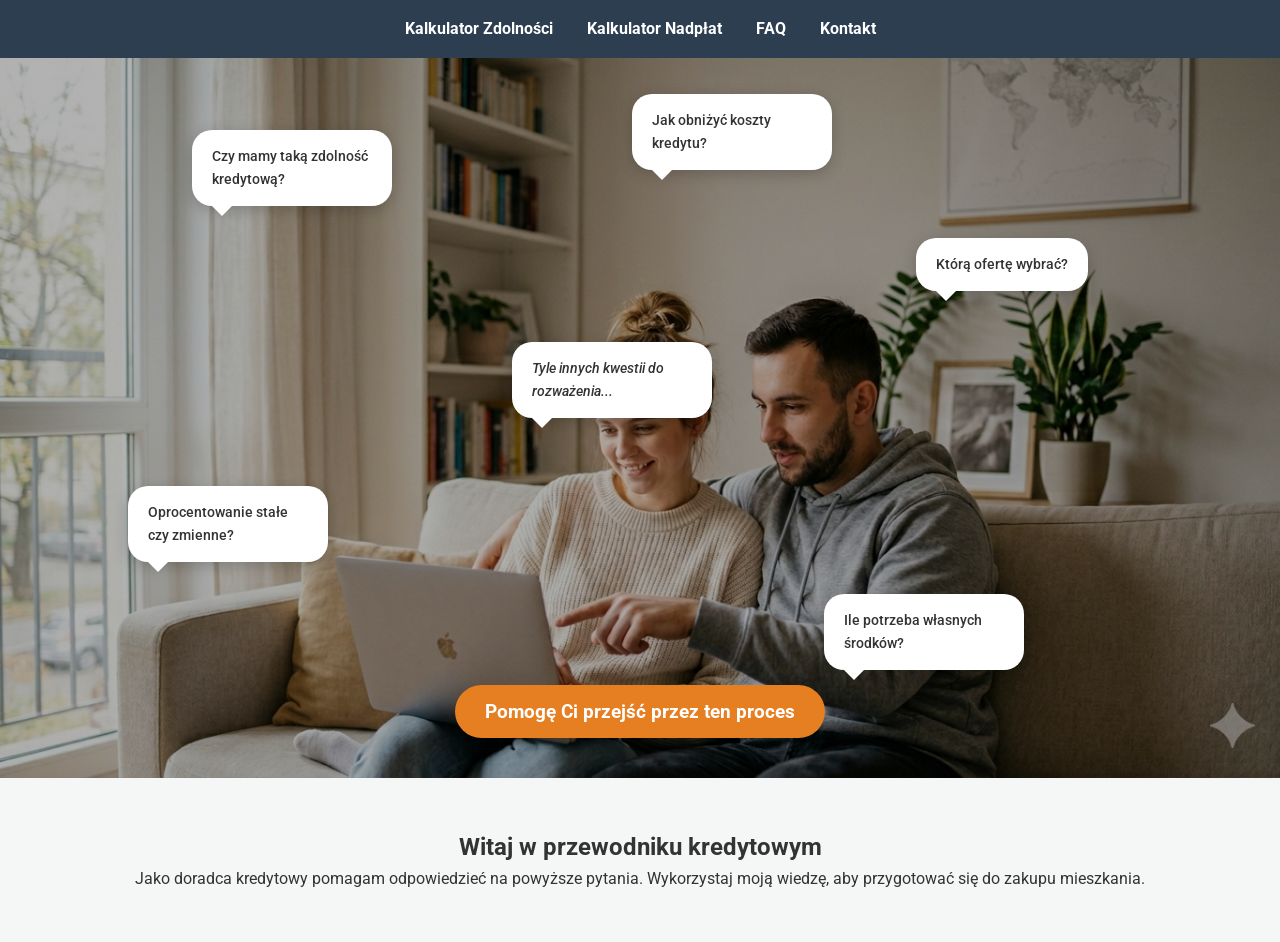
==== index.html @ ca876e08 "Adjust margins for cta-container in index.html" ====
<!DOCTYPE html>
<html lang="pl">
<head>
    <meta charset="UTF-8">
    <meta name="viewport" content="width=device-width, initial-scale=1.0">
    <title>Twój Doradca Kredytowy - Poradnik i Kalkulatory</title>
    <link href="https://fonts.googleapis.com/css2?family=Roboto:wght@300;400;700&display=swap" rel="stylesheet">
    <style>
        * { box-sizing: border-box; margin: 0; padding: 0; }
        body { font-family: 'Roboto', sans-serif; background-color: #f4f7f6; color: #333; line-height: 1.6; }

        /* Nawigacja - przygotowana pod przyszłe kalkulatory */
        nav { background: #2c3e50; color: white; padding: 1rem; text-align: center; }
        nav a { color: white; margin: 0 15px; text-decoration: none; font-weight: bold; }
        nav a:hover { text-decoration: underline; }

        /* Sekcja główna z obrazkiem */
        .hero-section {
            position: relative;
            width: 100%;
            height: 80vh;
            background: linear-gradient(rgba(0,0,0,0.3), rgba(0,0,0,0.3)), 
                        url('mlodaPara.png');
            background-size: cover;
            background-position: center;
            display: flex;
            justify-content: center;
            align-items: center;
            overflow: hidden;
        }

        /* Stylizacja dymków */
        .bubble {
            position: absolute;
            background: white;
            padding: 15px 20px;
            border-radius: 20px;
            box-shadow: 0 4px 15px rgba(0,0,0,0.2);
            font-size: 0.9rem;
            max-width: 200px;
            font-weight: 500;
            animation: fadeIn 1s ease-out forwards;
            opacity: 0;
        }

        /* "Ogonek" dymka */
        .bubble::after {
            content: '';
            position: absolute;
            bottom: -10px;
            left: 20px;
            border-width: 10px 10px 0;
            border-style: solid;
            border-color: white transparent;
        }

        /* Pozycjonowanie dymków - do dopasowania pod obrazek */
        .b1 { top: 10%; left: 15%; animation-delay: 0.5s; }
        .b2 { top: 25%; right: 15%; animation-delay: 1s; }
        .b3 { bottom: 30%; left: 10%; animation-delay: 1.5s; }
        .b4 { top: 5%; right: 35%; animation-delay: 2s; }
        .b5 { bottom: 15%; right: 20%; animation-delay: 2.5s; }
        .b6 { bottom: 50%; left: 40%; animation-delay: 3s; font-style: italic; }

        @keyframes fadeIn {
            from { opacity: 0; transform: translateY(10px); }
            to { opacity: 1; transform: translateY(0); }
        }

        .cta-container {
            position: absolute;
            bottom: 50px;
            text-align: center;
            width: 100%;
        }

        .btn {
            background: #e67e22;
            color: white;
            padding: 15px 30px;
            border-radius: 30px;
            text-decoration: none;
            font-size: 1.2rem;
            font-weight: bold;
            transition: background 0.3s;
        }
        .btn:hover { background: #d35400; }

/* Responsywność - wersja z podwójnym odstępem przycisku */
@media (max-width: 600px) {
    .hero-section {
        height: auto;
        display: flex;
        flex-direction: column;
        align-items: center; 
        padding: 40px 10px 80px 10px; /* Zwiększony padding na dole dla lepszego balansu */
        background-attachment: scroll;
    }

    .bubble {
        position: relative;
        top: auto !important;
        left: auto !important;
        right: auto !important;
        bottom: auto !important;
        margin: 12px 0;
        width: 85%;
        max-width: 280px;
        font-size: 0.85rem;
        padding: 12px 15px;
        
        background: rgba(255, 255, 255, 0.4); 
        backdrop-filter: blur(10px); 
        -webkit-backdrop-filter: blur(10px);
        border: 1px solid rgba(255, 255, 255, 0.3);
        border-radius: 15px;

        /* Animacja dymków */
        opacity: 0;
        animation-name: fadeIn;
        animation-duration: 1.2s;
        animation-timing-function: ease-out;
        animation-fill-mode: forwards;
    }

    .bubble:nth-child(even) { align-self: flex-end; }
    .bubble:nth-child(odd) { align-self: flex-start; }
    .bubble::after { display: none; }

    /* KONFIGURACJA PRZYCISKU Z PODWÓJNYM ODSTĘPEM */
    .cta-container {
        position: relative;
        margin-top: 100px;    /* PODWÓJNY ODSTĘP od ostatniego dymka */
        margin-bottom: 60px;   /* Dodatkowy margines na dole, by przycisk nie "dusił się" */
        width: 100%;
        display: flex;
        justify-content: center;
        opacity: 0;
        animation: fadeIn 1s ease-out 3.5s forwards; 
    }

    .btn {
        display: block;
        width: 85%;
        max-width: 300px;
        padding: 18px 10px;
        font-size: 1.1rem; /* Lekko większy tekst dla lepszej czytelności */
        text-align: center;
        line-height: 1.3;
        white-space: normal;
        word-wrap: break-word;
        box-shadow: 0 4px 20px rgba(230, 126, 34, 0.3); /* Delikatna poświata przycisku */
    }
}
    </style>
</head>
<body>

    <nav>
        <a href="#">Kalkulator Zdolności</a>
        <a href="#">Kalkulator Nadpłat</a>
        <a href="#">FAQ</a>
        <a href="#">Kontakt</a>
    </nav>

    <div class="hero-section">
        <!-- Dymki z pytaniami -->
        <div class="bubble b1">Czy mamy taką zdolność kredytową?</div>
        <div class="bubble b2">Którą ofertę wybrać?</div>
        <div class="bubble b3">Oprocentowanie stałe czy zmienne?</div>
        <div class="bubble b4">Jak obniżyć koszty kredytu?</div>
        <div class="bubble b5">Ile potrzeba własnych środków?</div>
        <div class="bubble b6">Tyle innych kwestii do rozważenia...</div>

        <div class="cta-container">
            <a href="#" class="btn">Pomogę Ci przejść przez ten proces</a>
        </div>
    </div>

    <section style="padding: 50px 20px; text-align: center;">
        <h2>Witaj w przewodniku kredytowym</h2>
        <p>Jako doradca kredytowy pomagam odpowiedzieć na powyższe pytania. Wykorzystaj moją wiedzę, aby przygotować się do zakupu mieszkania.</p>
    </section>

</body>
</html>
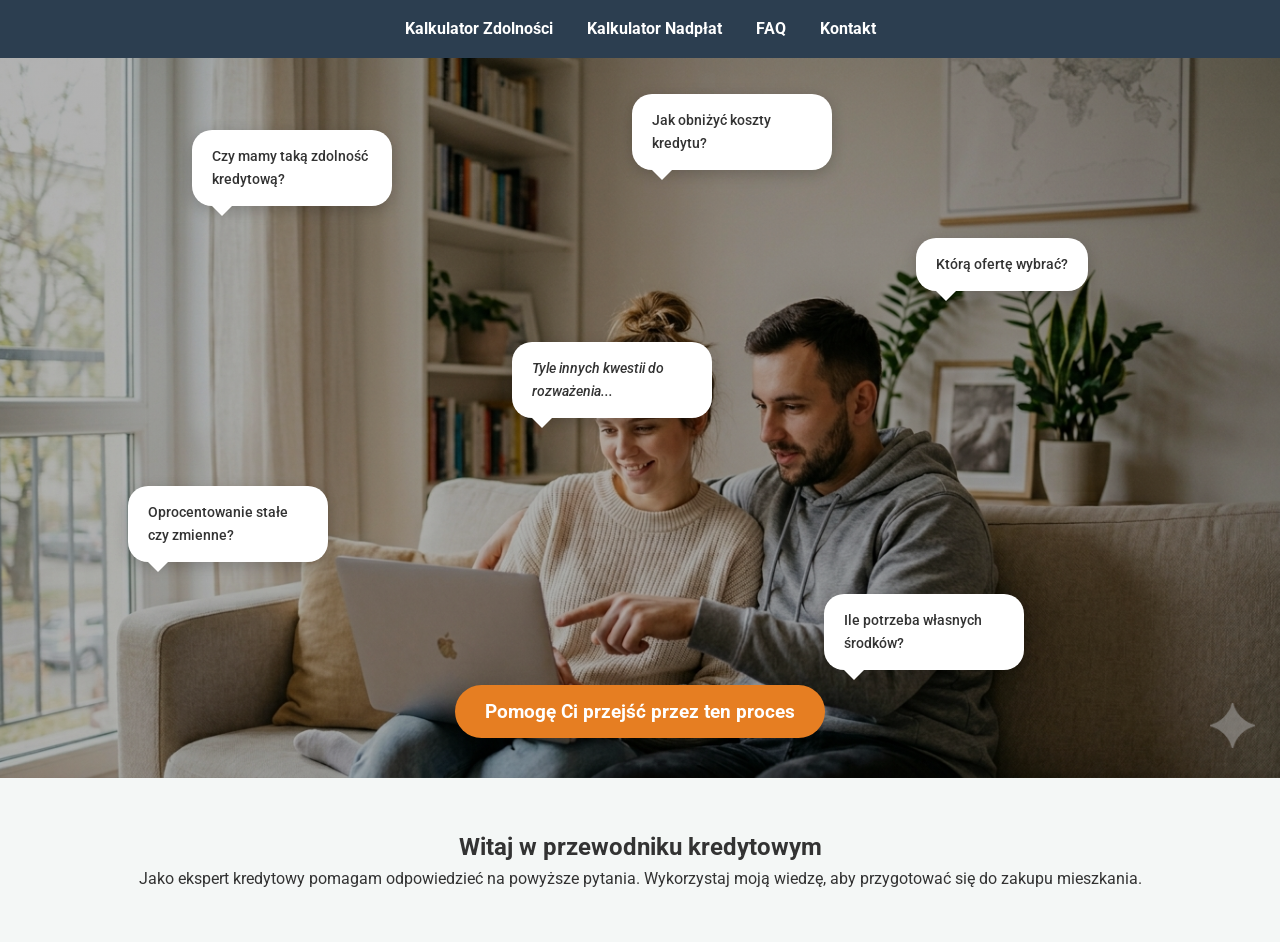
==== commit ccce7249: "Update title and description in index.html" ====
--- a/index.html
+++ b/index.html
@@ -3,7 +3,7 @@
 <head>
     <meta charset="UTF-8">
     <meta name="viewport" content="width=device-width, initial-scale=1.0">
-    <title>Twój Doradca Kredytowy - Poradnik i Kalkulatory</title>
+    <title>Przewodnik kredytowy</title>
     <link href="https://fonts.googleapis.com/css2?family=Roboto:wght@300;400;700&display=swap" rel="stylesheet">
     <style>
         * { box-sizing: border-box; margin: 0; padding: 0; }
@@ -179,7 +179,7 @@
 
     <section style="padding: 50px 20px; text-align: center;">
         <h2>Witaj w przewodniku kredytowym</h2>
-        <p>Jako doradca kredytowy pomagam odpowiedzieć na powyższe pytania. Wykorzystaj moją wiedzę, aby przygotować się do zakupu mieszkania.</p>
+        <p>Jako ekspert kredytowy pomagam odpowiedzieć na powyższe pytania. Wykorzystaj moją wiedzę, aby przygotować się do zakupu mieszkania.</p>
     </section>
 
 </body>
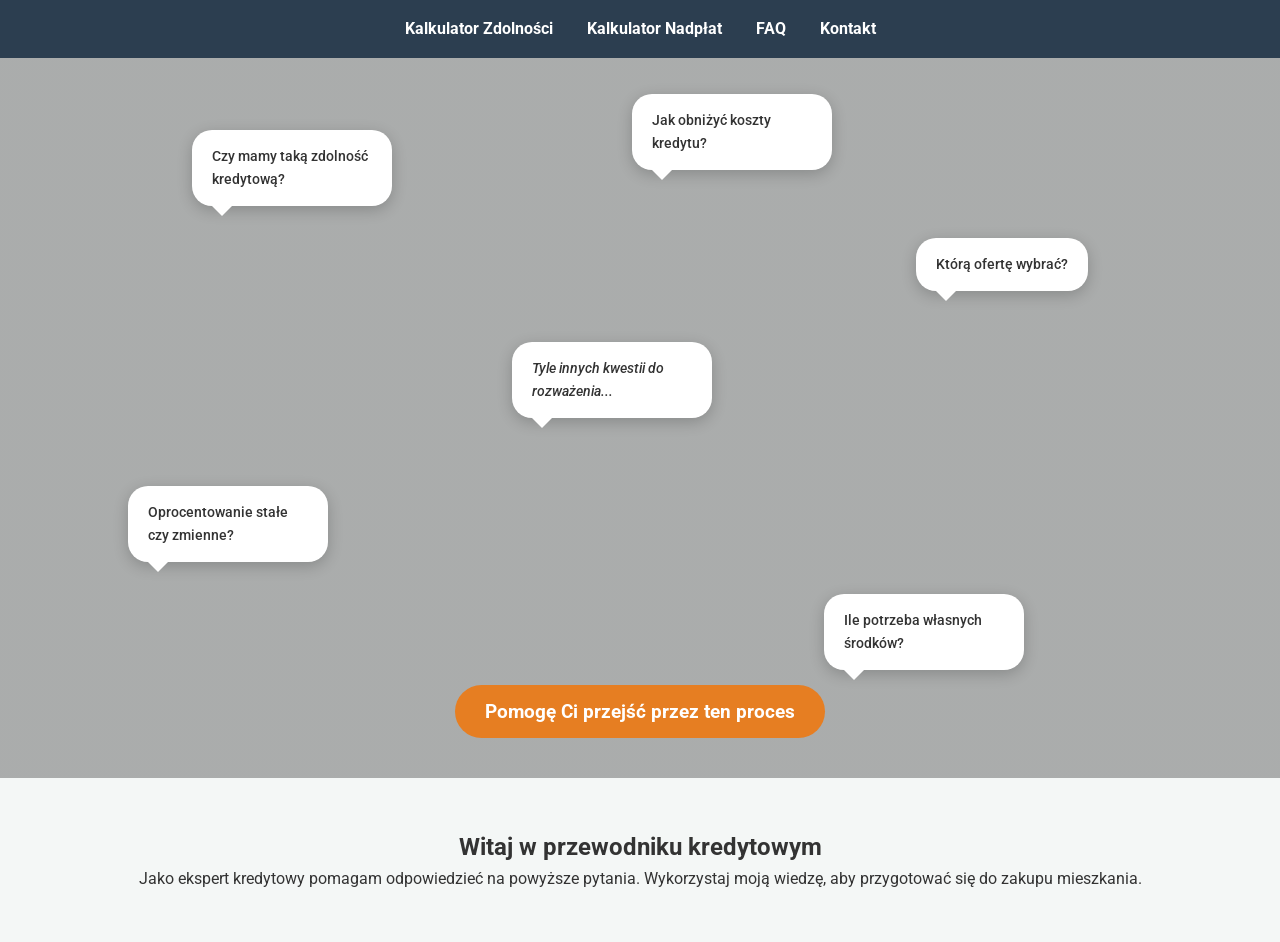
==== commit 39b07d8f: "New files and file system changes" ====
--- a/index.html
+++ b/index.html
@@ -5,154 +5,7 @@
     <meta name="viewport" content="width=device-width, initial-scale=1.0">
     <title>Przewodnik kredytowy</title>
     <link href="https://fonts.googleapis.com/css2?family=Roboto:wght@300;400;700&display=swap" rel="stylesheet">
-    <style>
-        * { box-sizing: border-box; margin: 0; padding: 0; }
-        body { font-family: 'Roboto', sans-serif; background-color: #f4f7f6; color: #333; line-height: 1.6; }
-
-        /* Nawigacja - przygotowana pod przyszłe kalkulatory */
-        nav { background: #2c3e50; color: white; padding: 1rem; text-align: center; }
-        nav a { color: white; margin: 0 15px; text-decoration: none; font-weight: bold; }
-        nav a:hover { text-decoration: underline; }
-
-        /* Sekcja główna z obrazkiem */
-        .hero-section {
-            position: relative;
-            width: 100%;
-            height: 80vh;
-            background: linear-gradient(rgba(0,0,0,0.3), rgba(0,0,0,0.3)), 
-                        url('mlodaPara.png');
-            background-size: cover;
-            background-position: center;
-            display: flex;
-            justify-content: center;
-            align-items: center;
-            overflow: hidden;
-        }
-
-        /* Stylizacja dymków */
-        .bubble {
-            position: absolute;
-            background: white;
-            padding: 15px 20px;
-            border-radius: 20px;
-            box-shadow: 0 4px 15px rgba(0,0,0,0.2);
-            font-size: 0.9rem;
-            max-width: 200px;
-            font-weight: 500;
-            animation: fadeIn 1s ease-out forwards;
-            opacity: 0;
-        }
-
-        /* "Ogonek" dymka */
-        .bubble::after {
-            content: '';
-            position: absolute;
-            bottom: -10px;
-            left: 20px;
-            border-width: 10px 10px 0;
-            border-style: solid;
-            border-color: white transparent;
-        }
-
-        /* Pozycjonowanie dymków - do dopasowania pod obrazek */
-        .b1 { top: 10%; left: 15%; animation-delay: 0.5s; }
-        .b2 { top: 25%; right: 15%; animation-delay: 1s; }
-        .b3 { bottom: 30%; left: 10%; animation-delay: 1.5s; }
-        .b4 { top: 5%; right: 35%; animation-delay: 2s; }
-        .b5 { bottom: 15%; right: 20%; animation-delay: 2.5s; }
-        .b6 { bottom: 50%; left: 40%; animation-delay: 3s; font-style: italic; }
-
-        @keyframes fadeIn {
-            from { opacity: 0; transform: translateY(10px); }
-            to { opacity: 1; transform: translateY(0); }
-        }
-
-        .cta-container {
-            position: absolute;
-            bottom: 50px;
-            text-align: center;
-            width: 100%;
-        }
-
-        .btn {
-            background: #e67e22;
-            color: white;
-            padding: 15px 30px;
-            border-radius: 30px;
-            text-decoration: none;
-            font-size: 1.2rem;
-            font-weight: bold;
-            transition: background 0.3s;
-        }
-        .btn:hover { background: #d35400; }
-
-/* Responsywność - wersja z podwójnym odstępem przycisku */
-@media (max-width: 600px) {
-    .hero-section {
-        height: auto;
-        display: flex;
-        flex-direction: column;
-        align-items: center; 
-        padding: 40px 10px 80px 10px; /* Zwiększony padding na dole dla lepszego balansu */
-        background-attachment: scroll;
-    }
-
-    .bubble {
-        position: relative;
-        top: auto !important;
-        left: auto !important;
-        right: auto !important;
-        bottom: auto !important;
-        margin: 12px 0;
-        width: 85%;
-        max-width: 280px;
-        font-size: 0.85rem;
-        padding: 12px 15px;
-        
-        background: rgba(255, 255, 255, 0.4); 
-        backdrop-filter: blur(10px); 
-        -webkit-backdrop-filter: blur(10px);
-        border: 1px solid rgba(255, 255, 255, 0.3);
-        border-radius: 15px;
-
-        /* Animacja dymków */
-        opacity: 0;
-        animation-name: fadeIn;
-        animation-duration: 1.2s;
-        animation-timing-function: ease-out;
-        animation-fill-mode: forwards;
-    }
-
-    .bubble:nth-child(even) { align-self: flex-end; }
-    .bubble:nth-child(odd) { align-self: flex-start; }
-    .bubble::after { display: none; }
-
-    /* KONFIGURACJA PRZYCISKU Z PODWÓJNYM ODSTĘPEM */
-    .cta-container {
-        position: relative;
-        margin-top: 100px;    /* PODWÓJNY ODSTĘP od ostatniego dymka */
-        margin-bottom: 60px;   /* Dodatkowy margines na dole, by przycisk nie "dusił się" */
-        width: 100%;
-        display: flex;
-        justify-content: center;
-        opacity: 0;
-        animation: fadeIn 1s ease-out 3.5s forwards; 
-    }
-
-    .btn {
-        display: block;
-        width: 85%;
-        max-width: 300px;
-        padding: 18px 10px;
-        font-size: 1.1rem; /* Lekko większy tekst dla lepszej czytelności */
-        text-align: center;
-        line-height: 1.3;
-        white-space: normal;
-        word-wrap: break-word;
-        box-shadow: 0 4px 20px rgba(230, 126, 34, 0.3); /* Delikatna poświata przycisku */
-    }
-}
-    </style>
+    <link rel="stylesheet" href="css/style.css">
 </head>
 <body>
 
--- a/css/style.css
+++ b/css/style.css
@@ -0,0 +1,146 @@
+        * { box-sizing: border-box; margin: 0; padding: 0; }
+        body { font-family: 'Roboto', sans-serif; background-color: #f4f7f6; color: #333; line-height: 1.6; }
+
+        /* Nawigacja - przygotowana pod przyszłe kalkulatory */
+        nav { background: #2c3e50; color: white; padding: 1rem; text-align: center; }
+        nav a { color: white; margin: 0 15px; text-decoration: none; font-weight: bold; }
+        nav a:hover { text-decoration: underline; }
+
+        /* Sekcja główna z obrazkiem */
+        .hero-section {
+            position: relative;
+            width: 100%;
+            height: 80vh;
+            background: linear-gradient(rgba(0,0,0,0.3), rgba(0,0,0,0.3)), 
+                        url('img/mlodaPara.png');
+            background-size: cover;
+            background-position: center;
+            display: flex;
+            justify-content: center;
+            align-items: center;
+            overflow: hidden;
+        }
+
+        /* Stylizacja dymków */
+        .bubble {
+            position: absolute;
+            background: white;
+            padding: 15px 20px;
+            border-radius: 20px;
+            box-shadow: 0 4px 15px rgba(0,0,0,0.2);
+            font-size: 0.9rem;
+            max-width: 200px;
+            font-weight: 500;
+            animation: fadeIn 1s ease-out forwards;
+            opacity: 0;
+        }
+
+        /* "Ogonek" dymka */
+        .bubble::after {
+            content: '';
+            position: absolute;
+            bottom: -10px;
+            left: 20px;
+            border-width: 10px 10px 0;
+            border-style: solid;
+            border-color: white transparent;
+        }
+
+        /* Pozycjonowanie dymków - do dopasowania pod obrazek */
+        .b1 { top: 10%; left: 15%; animation-delay: 0.5s; }
+        .b2 { top: 25%; right: 15%; animation-delay: 1s; }
+        .b3 { bottom: 30%; left: 10%; animation-delay: 1.5s; }
+        .b4 { top: 5%; right: 35%; animation-delay: 2s; }
+        .b5 { bottom: 15%; right: 20%; animation-delay: 2.5s; }
+        .b6 { bottom: 50%; left: 40%; animation-delay: 3s; font-style: italic; }
+
+        @keyframes fadeIn {
+            from { opacity: 0; transform: translateY(10px); }
+            to { opacity: 1; transform: translateY(0); }
+        }
+
+        .cta-container {
+            position: absolute;
+            bottom: 50px;
+            text-align: center;
+            width: 100%;
+        }
+
+        .btn {
+            background: #e67e22;
+            color: white;
+            padding: 15px 30px;
+            border-radius: 30px;
+            text-decoration: none;
+            font-size: 1.2rem;
+            font-weight: bold;
+            transition: background 0.3s;
+        }
+        .btn:hover { background: #d35400; }
+
+/* Responsywność - wersja z podwójnym odstępem przycisku */
+@media (max-width: 600px) {
+    .hero-section {
+        height: auto;
+        display: flex;
+        flex-direction: column;
+        align-items: center; 
+        padding: 40px 10px 80px 10px; /* Zwiększony padding na dole dla lepszego balansu */
+        background-attachment: scroll;
+    }
+
+    .bubble {
+        position: relative;
+        top: auto !important;
+        left: auto !important;
+        right: auto !important;
+        bottom: auto !important;
+        margin: 12px 0;
+        width: 85%;
+        max-width: 280px;
+        font-size: 0.85rem;
+        padding: 12px 15px;
+        
+        background: rgba(255, 255, 255, 0.4); 
+        backdrop-filter: blur(10px); 
+        -webkit-backdrop-filter: blur(10px);
+        border: 1px solid rgba(255, 255, 255, 0.3);
+        border-radius: 15px;
+
+        /* Animacja dymków */
+        opacity: 0;
+        animation-name: fadeIn;
+        animation-duration: 1.2s;
+        animation-timing-function: ease-out;
+        animation-fill-mode: forwards;
+    }
+
+    .bubble:nth-child(even) { align-self: flex-end; }
+    .bubble:nth-child(odd) { align-self: flex-start; }
+    .bubble::after { display: none; }
+
+    /* KONFIGURACJA PRZYCISKU Z PODWÓJNYM ODSTĘPEM */
+    .cta-container {
+        position: relative;
+        margin-top: 100px;    /* PODWÓJNY ODSTĘP od ostatniego dymka */
+        margin-bottom: 60px;   /* Dodatkowy margines na dole, by przycisk nie "dusił się" */
+        width: 100%;
+        display: flex;
+        justify-content: center;
+        opacity: 0;
+        animation: fadeIn 1s ease-out 3.5s forwards; 
+    }
+
+    .btn {
+        display: block;
+        width: 85%;
+        max-width: 300px;
+        padding: 18px 10px;
+        font-size: 1.1rem; /* Lekko większy tekst dla lepszej czytelności */
+        text-align: center;
+        line-height: 1.3;
+        white-space: normal;
+        word-wrap: break-word;
+        box-shadow: 0 4px 20px rgba(230, 126, 34, 0.3); /* Delikatna poświata przycisku */
+    }
+}
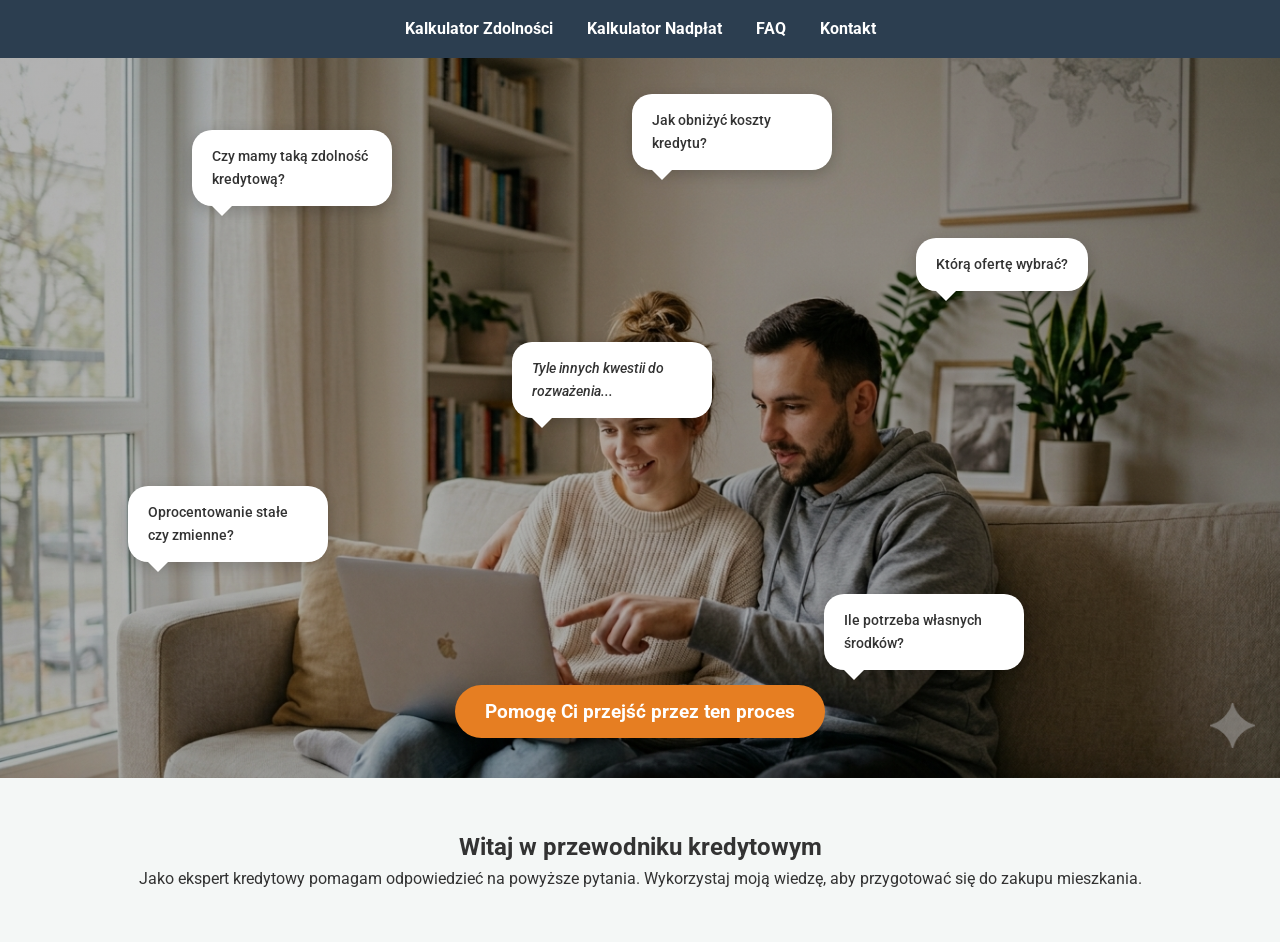
==== commit b4944e32: "image path in css/style.css and link to css in index.html" ====
--- a/index.html
+++ b/index.html
@@ -8,7 +8,7 @@
     <link rel="stylesheet" href="css/style.css">
 </head>
 <body>
-
+    
     <nav>
         <a href="#">Kalkulator Zdolności</a>
         <a href="#">Kalkulator Nadpłat</a>
--- a/css/style.css
+++ b/css/style.css
@@ -12,7 +12,7 @@
             width: 100%;
             height: 80vh;
             background: linear-gradient(rgba(0,0,0,0.3), rgba(0,0,0,0.3)), 
-                        url('img/mlodaPara.png');
+                        url('../img/mlodaPara.png');
             background-size: cover;
             background-position: center;
             display: flex;
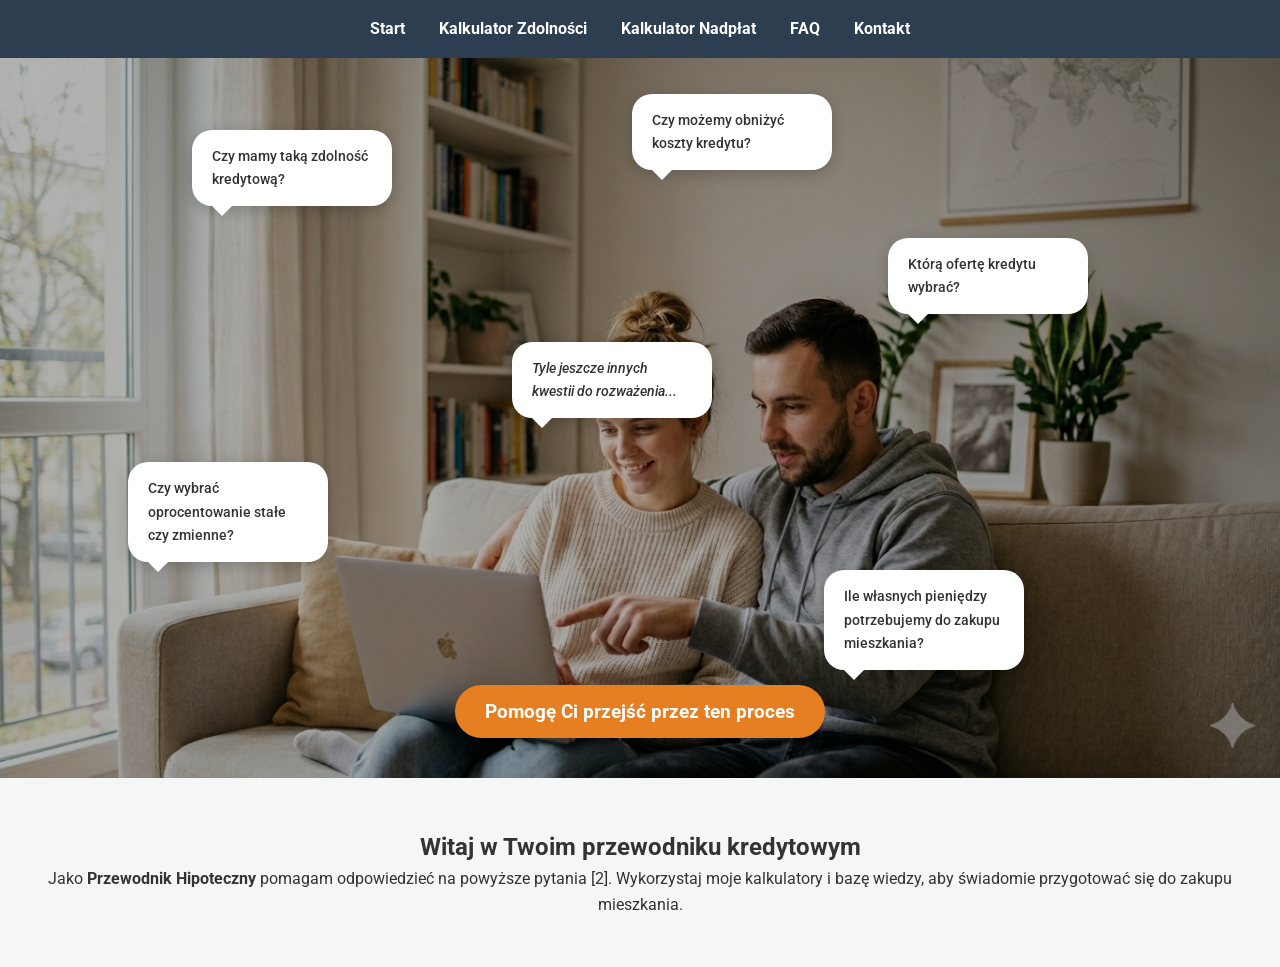
==== commit 663e23ab: "links added to index.html" ====
--- a/index.html
+++ b/index.html
@@ -3,37 +3,44 @@
 <head>
     <meta charset="UTF-8">
     <meta name="viewport" content="width=device-width, initial-scale=1.0">
-    <title>Przewodnik kredytowy</title>
+    <title>Przewodnik Hipoteczny - Poradnik i Kalkulatory</title>
     <link href="https://fonts.googleapis.com/css2?family=Roboto:wght@300;400;700&display=swap" rel="stylesheet">
+    <!-- Link do Twojego zewnętrznego pliku CSS -->
     <link rel="stylesheet" href="css/style.css">
+    <style>
+        /* Dodatkowa poprawka stylów, aby linki-dymki nie miały podkreślenia */
+        .bubble { text-decoration: none; color: inherit; display: block; }
+        .bubble:hover { transform: scale(1.05); transition: transform 0.3s; }
+    </style>
 </head>
 <body>
-    
+
     <nav>
-        <a href="#">Kalkulator Zdolności</a>
-        <a href="#">Kalkulator Nadpłat</a>
-        <a href="#">FAQ</a>
-        <a href="#">Kontakt</a>
+        <a href="index.html">Start</a>
+        <a href="zdolnosc.html">Kalkulator Zdolności</a>
+        <a href="nadplaty.html">Kalkulator Nadpłat</a>
+        <a href="faq.html">FAQ</a>
+        <a href="kontakt.html">Kontakt</a>
     </nav>
 
     <div class="hero-section">
-        <!-- Dymki z pytaniami -->
-        <div class="bubble b1">Czy mamy taką zdolność kredytową?</div>
-        <div class="bubble b2">Którą ofertę wybrać?</div>
-        <div class="bubble b3">Oprocentowanie stałe czy zmienne?</div>
-        <div class="bubble b4">Jak obniżyć koszty kredytu?</div>
-        <div class="bubble b5">Ile potrzeba własnych środków?</div>
-        <div class="bubble b6">Tyle innych kwestii do rozważenia...</div>
+        <!-- Dymki prowadzące do sekcji FAQ -->
+        <a href="faq.html" class="bubble b1">Czy mamy taką zdolność kredytową?</a>
+        <a href="faq.html" class="bubble b2">Którą ofertę kredytu wybrać?</a>
+        <a href="faq.html" class="bubble b3">Czy wybrać oprocentowanie stałe czy zmienne?</a>
+        <a href="faq.html" class="bubble b4">Czy możemy obniżyć koszty kredytu?</a>
+        <a href="faq.html" class="bubble b5">Ile własnych pieniędzy potrzebujemy do zakupu mieszkania?</a>
+        <a href="faq.html" class="bubble b6">Tyle jeszcze innych kwestii do rozważenia...</a>
 
         <div class="cta-container">
-            <a href="#" class="btn">Pomogę Ci przejść przez ten proces</a>
+            <a href="kontakt.html" class="btn">Pomogę Ci przejść przez ten proces</a>
         </div>
     </div>
 
     <section style="padding: 50px 20px; text-align: center;">
-        <h2>Witaj w przewodniku kredytowym</h2>
-        <p>Jako ekspert kredytowy pomagam odpowiedzieć na powyższe pytania. Wykorzystaj moją wiedzę, aby przygotować się do zakupu mieszkania.</p>
+        <h2>Witaj w Twoim przewodniku kredytowym</h2>
+        <p>Jako <strong>Przewodnik Hipoteczny</strong> pomagam odpowiedzieć na powyższe pytania [2]. Wykorzystaj moje kalkulatory i bazę wiedzy, aby świadomie przygotować się do zakupu mieszkania.</p>
     </section>
 
 </body>
-</html>
+</html>
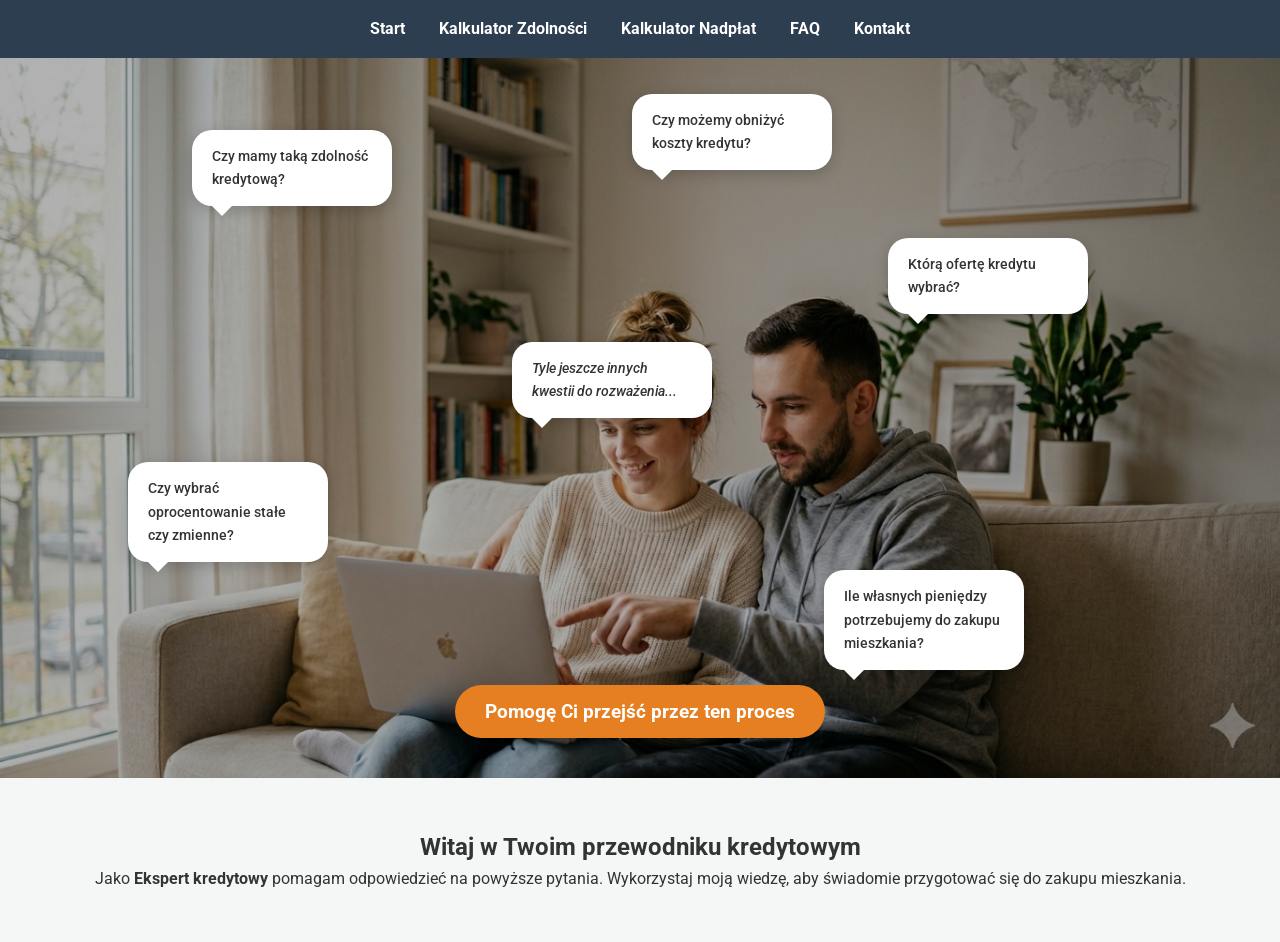
==== commit 831eae7e: "strona kontakt ver1" ====
--- a/index.html
+++ b/index.html
@@ -39,7 +39,7 @@
 
     <section style="padding: 50px 20px; text-align: center;">
         <h2>Witaj w Twoim przewodniku kredytowym</h2>
-        <p>Jako <strong>Przewodnik Hipoteczny</strong> pomagam odpowiedzieć na powyższe pytania [2]. Wykorzystaj moje kalkulatory i bazę wiedzy, aby świadomie przygotować się do zakupu mieszkania.</p>
+        <p>Jako <strong>Ekspert kredytowy</strong> pomagam odpowiedzieć na powyższe pytania. Wykorzystaj moją wiedzę, aby świadomie przygotować się do zakupu mieszkania.</p>
     </section>
 
 </body>
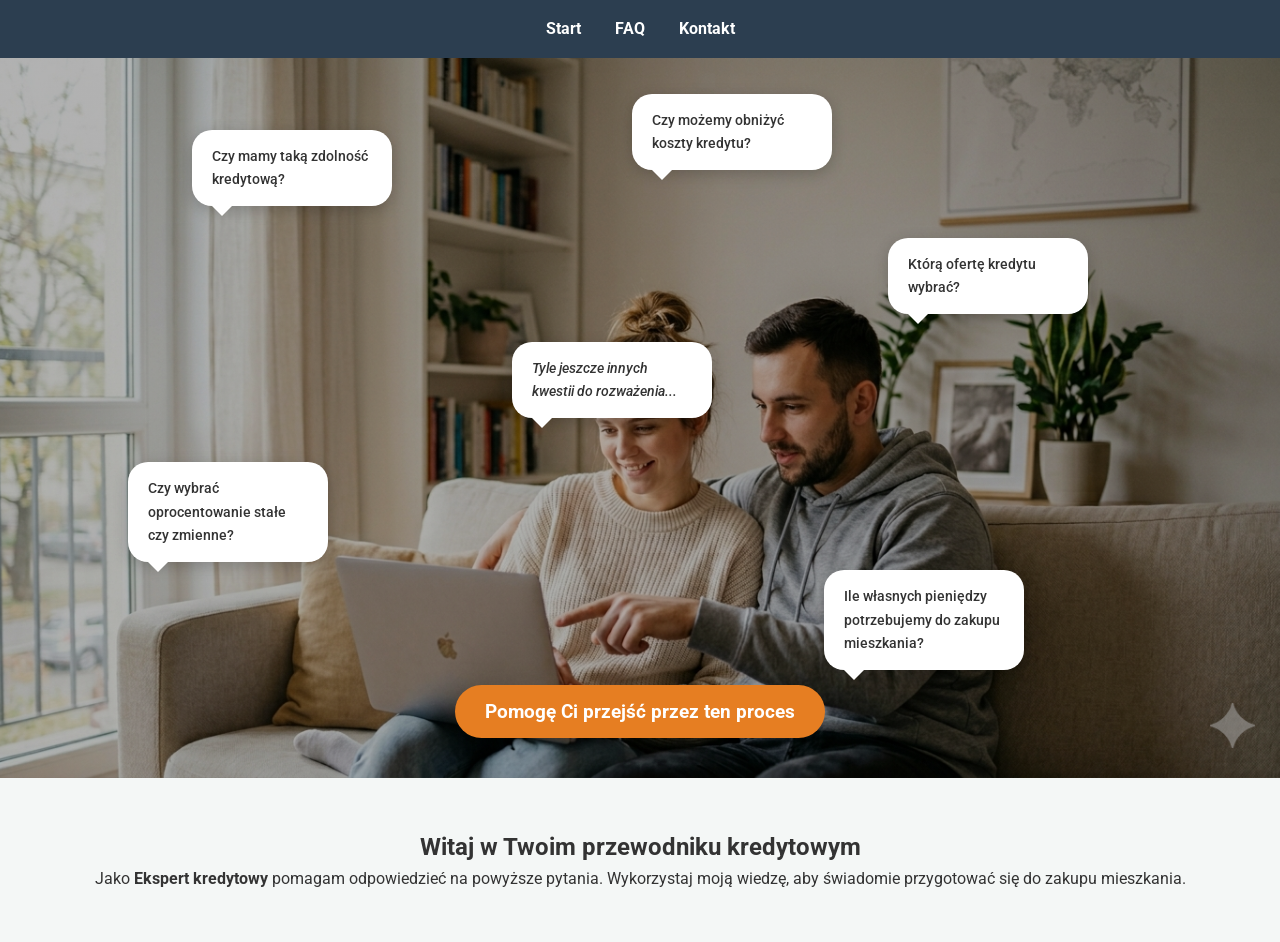
==== commit 202b9ae6: "faq.html i drobne zmiany w innych plikach, zakomentowane strony kalkulatorów" ====
--- a/index.html
+++ b/index.html
@@ -17,8 +17,8 @@
 
     <nav>
         <a href="index.html">Start</a>
-        <a href="zdolnosc.html">Kalkulator Zdolności</a>
-        <a href="nadplaty.html">Kalkulator Nadpłat</a>
+        <!-- <a href="zdolnosc.html">Kalkulator Zdolności</a> -->
+        <!-- <a href="nadplaty.html">Kalkulator Nadpłat</a> -->
         <a href="faq.html">FAQ</a>
         <a href="kontakt.html">Kontakt</a>
     </nav>
--- a/css/style.css
+++ b/css/style.css
@@ -1,82 +1,82 @@
-        * { box-sizing: border-box; margin: 0; padding: 0; }
-        body { font-family: 'Roboto', sans-serif; background-color: #f4f7f6; color: #333; line-height: 1.6; }
-
-        /* Nawigacja - przygotowana pod przyszłe kalkulatory */
-        nav { background: #2c3e50; color: white; padding: 1rem; text-align: center; }
-        nav a { color: white; margin: 0 15px; text-decoration: none; font-weight: bold; }
-        nav a:hover { text-decoration: underline; }
-
-        /* Sekcja główna z obrazkiem */
-        .hero-section {
-            position: relative;
-            width: 100%;
-            height: 80vh;
-            background: linear-gradient(rgba(0,0,0,0.3), rgba(0,0,0,0.3)), 
-                        url('../img/mlodaPara.png');
-            background-size: cover;
-            background-position: center;
-            display: flex;
-            justify-content: center;
-            align-items: center;
-            overflow: hidden;
-        }
-
-        /* Stylizacja dymków */
-        .bubble {
-            position: absolute;
-            background: white;
-            padding: 15px 20px;
-            border-radius: 20px;
-            box-shadow: 0 4px 15px rgba(0,0,0,0.2);
-            font-size: 0.9rem;
-            max-width: 200px;
-            font-weight: 500;
-            animation: fadeIn 1s ease-out forwards;
-            opacity: 0;
-        }
-
-        /* "Ogonek" dymka */
-        .bubble::after {
-            content: '';
-            position: absolute;
-            bottom: -10px;
-            left: 20px;
-            border-width: 10px 10px 0;
-            border-style: solid;
-            border-color: white transparent;
-        }
-
-        /* Pozycjonowanie dymków - do dopasowania pod obrazek */
-        .b1 { top: 10%; left: 15%; animation-delay: 0.5s; }
-        .b2 { top: 25%; right: 15%; animation-delay: 1s; }
-        .b3 { bottom: 30%; left: 10%; animation-delay: 1.5s; }
-        .b4 { top: 5%; right: 35%; animation-delay: 2s; }
-        .b5 { bottom: 15%; right: 20%; animation-delay: 2.5s; }
-        .b6 { bottom: 50%; left: 40%; animation-delay: 3s; font-style: italic; }
-
-        @keyframes fadeIn {
-            from { opacity: 0; transform: translateY(10px); }
-            to { opacity: 1; transform: translateY(0); }
-        }
-
-        .cta-container {
-            position: absolute;
-            bottom: 50px;
-            text-align: center;
-            width: 100%;
-        }
-
-        .btn {
-            background: #e67e22;
-            color: white;
-            padding: 15px 30px;
-            border-radius: 30px;
-            text-decoration: none;
-            font-size: 1.2rem;
-            font-weight: bold;
-            transition: background 0.3s;
-        }
-        .btn:hover { background: #d35400; }
+* { box-sizing: border-box; margin: 0; padding: 0; }
+body { font-family: 'Roboto', sans-serif; background-color: #f4f7f6; color: #333; line-height: 1.6; }
+
+/* Nawigacja - przygotowana pod przyszłe kalkulatory */
+nav { background: #2c3e50; color: white; padding: 1rem; text-align: center; }
+nav a { color: white; margin: 0 15px; text-decoration: none; font-weight: bold; }
+nav a:hover { text-decoration: underline; }
+
+/* Sekcja główna z obrazkiem */
+.hero-section {
+    position: relative;
+    width: 100%;
+    height: 80vh;
+    background: linear-gradient(rgba(0,0,0,0.3), rgba(0,0,0,0.3)), 
+                url('../img/mlodaPara.png');
+    background-size: cover;
+    background-position: center;
+    display: flex;
+    justify-content: center;
+    align-items: center;
+    overflow: hidden;
+}
+
+/* Stylizacja dymków */
+.bubble {
+    position: absolute;
+    background: white;
+    padding: 15px 20px;
+    border-radius: 20px;
+    box-shadow: 0 4px 15px rgba(0,0,0,0.2);
+    font-size: 0.9rem;
+    max-width: 200px;
+    font-weight: 500;
+    animation: fadeIn 1s ease-out forwards;
+    opacity: 0;
+}
+
+/* "Ogonek" dymka */
+.bubble::after {
+    content: '';
+    position: absolute;
+    bottom: -10px;
+    left: 20px;
+    border-width: 10px 10px 0;
+    border-style: solid;
+    border-color: white transparent;
+}
+
+/* Pozycjonowanie dymków - do dopasowania pod obrazek */
+.b1 { top: 10%; left: 15%; animation-delay: 0.5s; }
+.b2 { top: 25%; right: 15%; animation-delay: 1s; }
+.b3 { bottom: 30%; left: 10%; animation-delay: 1.5s; }
+.b4 { top: 5%; right: 35%; animation-delay: 2s; }
+.b5 { bottom: 15%; right: 20%; animation-delay: 2.5s; }
+.b6 { bottom: 50%; left: 40%; animation-delay: 3s; font-style: italic; }
+
+@keyframes fadeIn {
+    from { opacity: 0; transform: translateY(10px); }
+    to { opacity: 1; transform: translateY(0); }
+}
+
+.cta-container {
+    position: absolute;
+    bottom: 50px;
+    text-align: center;
+    width: 100%;
+}
+
+.btn {
+    background: #e67e22;
+    color: white;
+    padding: 15px 30px;
+    border-radius: 30px;
+    text-decoration: none;
+    font-size: 1.2rem;
+    font-weight: bold;
+    transition: background 0.3s;
+}
+.btn:hover { background: #d35400; }
 
 /* Responsywność - wersja z podwójnym odstępem przycisku */
 @media (max-width: 600px) {
@@ -143,4 +143,220 @@
         word-wrap: break-word;
         box-shadow: 0 4px 20px rgba(230, 126, 34, 0.3); /* Delikatna poświata przycisku */
     }
-}+}
+
+/* Style dla strony kontakt.html */
+.contact-section {
+    padding: 60px 20px;
+    max-width: 1100px;
+    margin: 0 auto;
+}
+
+.profile-block {
+    display: flex;
+    align-items: center;
+    gap: 30px;
+    padding: 30px;
+    margin-bottom: 30px;
+    background: #ffffff;
+    border-radius: 24px;
+    box-shadow: 0 18px 35px rgba(0,0,0,0.08);
+}
+
+.profile-photo {
+    width: 190px;
+    height: 190px;
+    object-fit: cover;
+    border-radius: 22px;
+    flex-shrink: 0;
+    box-shadow: 0 10px 25px rgba(0,0,0,0.12);
+}
+
+.profile-copy h2 {
+    margin-bottom: 0.8rem;
+    color: #2c3e50;
+}
+
+.profile-copy p {
+    color: #4a5568;
+    line-height: 1.75;
+}
+
+.intro-card {
+    background: #ffffff;
+    padding: 30px;
+    border-radius: 24px;
+    box-shadow: 0 18px 35px rgba(0,0,0,0.08);
+    margin-bottom: 30px;
+}
+
+.intro-card h2 {
+    margin-bottom: 1rem;
+    color: #2c3e50;
+}
+
+.intro-card p {
+    color: #4a5568;
+    line-height: 1.7;
+    font-size: 1.03rem;
+}
+
+.contact-grid {
+    display: flex;
+    gap: 30px;
+    flex-wrap: wrap;
+    justify-content: center;
+}
+
+.contact-card,
+.contact-form {
+    background: #ffffff;
+    padding: 30px;
+    border-radius: 24px;
+    box-shadow: 0 18px 35px rgba(0,0,0,0.08);
+    min-width: 320px;
+    flex: 1 1 360px;
+}
+
+.contact-card h2,
+.contact-form h2 {
+    margin-bottom: 1rem;
+    color: #2c3e50;
+}
+
+.contact-card p,
+.contact-card li {
+    margin-bottom: 1rem;
+    color: #4a5568;
+}
+
+.contact-card ul {
+    list-style: none;
+    padding: 0;
+    margin: 0;
+}
+
+.contact-field {
+    margin-bottom: 1.2rem;
+    display: flex;
+    flex-direction: column;
+}
+
+.contact-label {
+    margin-bottom: 0.5rem;
+    font-weight: 700;
+    color: #2c3e50;
+}
+
+.contact-input,
+.contact-textarea {
+    border: 1px solid #c5d0d9;
+    border-radius: 14px;
+    padding: 14px 16px;
+    font-family: inherit;
+    font-size: 1rem;
+    color: #2c3e50;
+    background: #f9fbfb;
+}
+
+.contact-textarea {
+    min-height: 160px;
+    resize: vertical;
+}
+
+.contact-form .btn {
+    width: 100%;
+    display: inline-flex;
+    justify-content: center;
+    margin-top: 10px;
+}
+
+.contact-note {
+    margin-top: 1rem;
+    color: #555;
+    font-size: 0.95rem;
+}
+
+.faq-section {
+    padding: 60px 20px;
+    max-width: 1000px;
+    margin: 0 auto;
+}
+
+.faq-header {
+    margin-bottom: 30px;
+    text-align: center;
+}
+
+.faq-header p {
+    color: #4a5568;
+    max-width: 780px;
+    margin: 0 auto;
+    line-height: 1.8;
+}
+
+.faq-list {
+    display: grid;
+    gap: 18px;
+}
+
+.faq-item {
+    background: #ffffff;
+    border-radius: 24px;
+    box-shadow: 0 18px 35px rgba(0,0,0,0.08);
+    overflow: hidden;
+}
+
+.faq-item summary {
+    cursor: pointer;
+    padding: 20px 24px;
+    font-size: 1.1rem;
+    font-weight: 700;
+    color: #2c3e50;
+    list-style: none;
+}
+
+.faq-item summary::-webkit-details-marker {
+    display: none;
+}
+
+.faq-item summary::after {
+    content: '+';
+    float: right;
+    font-size: 1.2rem;
+    transition: transform 0.2s ease;
+}
+
+.faq-item[open] summary::after {
+    content: '−';
+}
+
+.faq-answer {
+    padding: 0 24px 24px;
+    color: #4a5568;
+    line-height: 1.75;
+}
+
+.faq-answer p,
+.faq-answer ul {
+    margin: 0 0 16px;
+}
+
+.faq-answer ul {
+    padding-left: 20px;
+}
+
+@media (max-width: 780px) {
+    .profile-block,
+    .contact-grid,
+    .faq-list {
+        flex-direction: column;
+    }
+    .profile-photo {
+        width: 100%;
+        height: auto;
+    }
+    .faq-section {
+        padding: 40px 15px;
+    }
+}
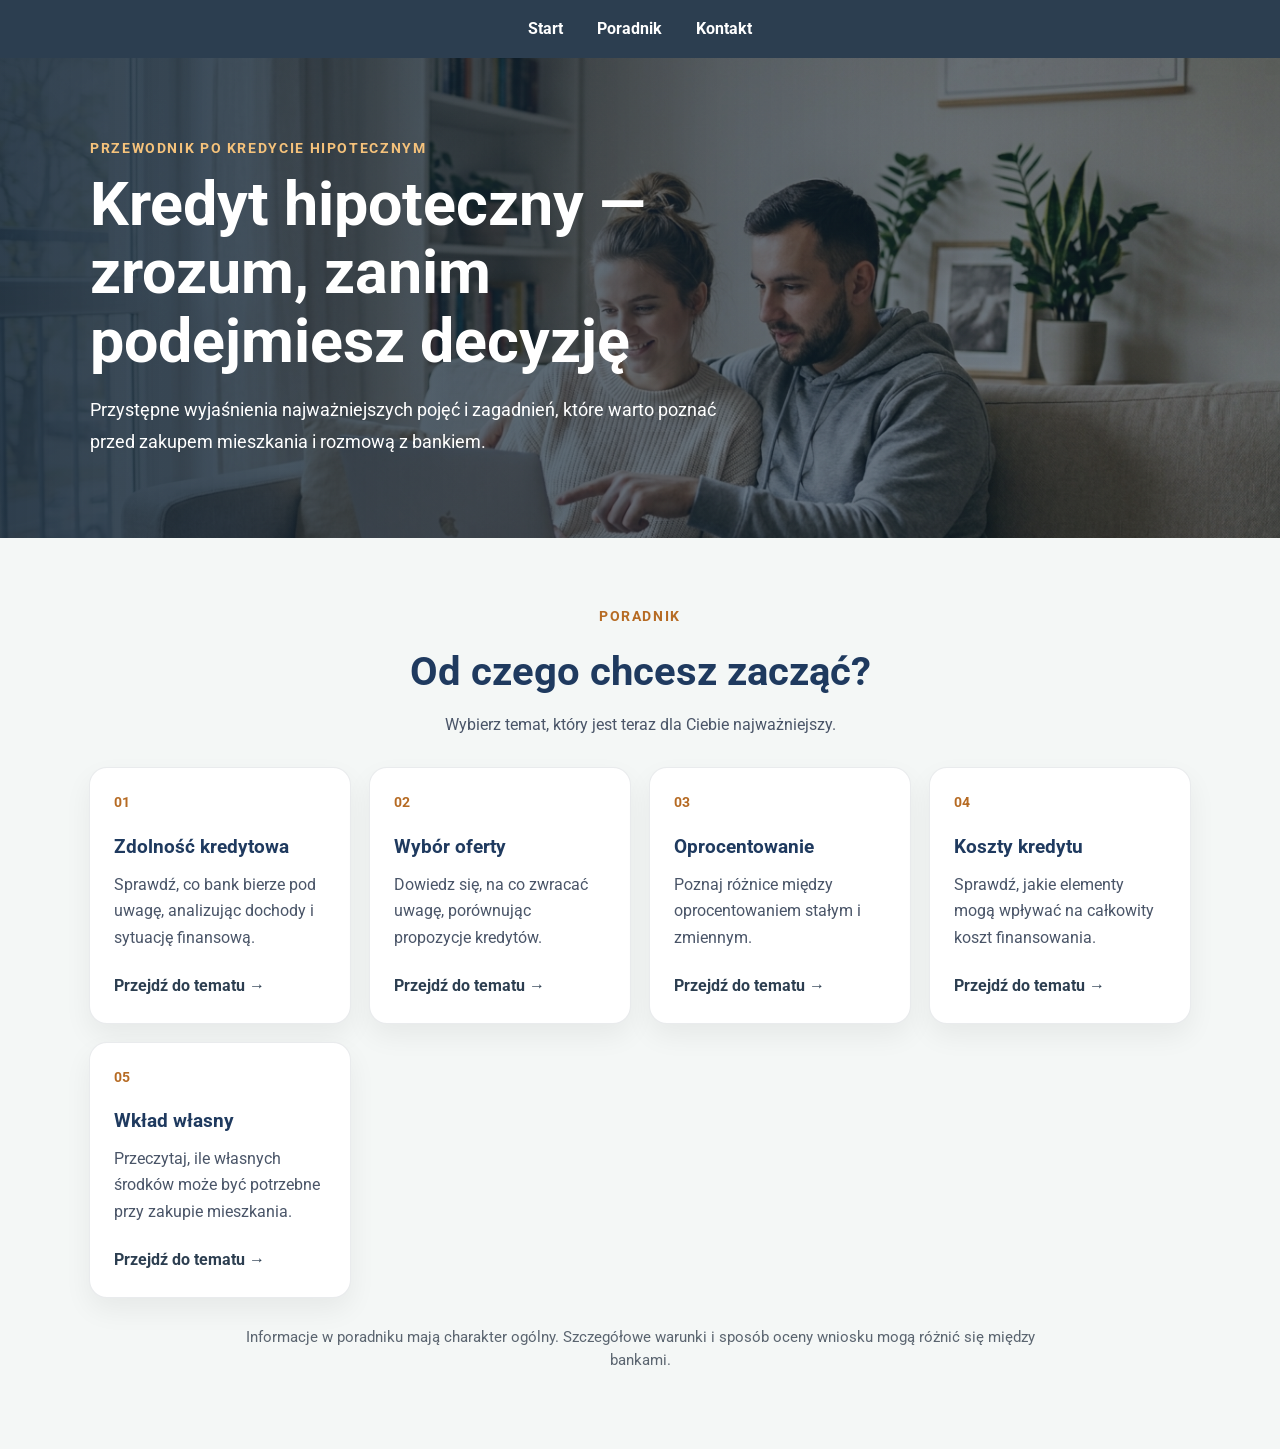
==== commit 634ffd7f: "Przebudowa_z_Copilot" ====
--- a/index.html
+++ b/index.html
@@ -3,15 +3,10 @@
 <head>
     <meta charset="UTF-8">
     <meta name="viewport" content="width=device-width, initial-scale=1.0">
-    <title>Przewodnik Hipoteczny - Poradnik i Kalkulatory</title>
+    <meta name="description" content="Praktyczny poradnik o kredycie hipotecznym: zdolność kredytowa, wybór oferty, oprocentowanie i koszty zakupu mieszkania.">
+    <title>Przewodnik Hipoteczny - poradnik o kredycie hipotecznym</title>
     <link href="https://fonts.googleapis.com/css2?family=Roboto:wght@300;400;700&display=swap" rel="stylesheet">
-    <!-- Link do Twojego zewnętrznego pliku CSS -->
     <link rel="stylesheet" href="css/style.css">
-    <style>
-        /* Dodatkowa poprawka stylów, aby linki-dymki nie miały podkreślenia */
-        .bubble { text-decoration: none; color: inherit; display: block; }
-        .bubble:hover { transform: scale(1.05); transition: transform 0.3s; }
-    </style>
 </head>
 <body>
 
@@ -19,28 +14,62 @@
         <a href="index.html">Start</a>
         <!-- <a href="zdolnosc.html">Kalkulator Zdolności</a> -->
         <!-- <a href="nadplaty.html">Kalkulator Nadpłat</a> -->
-        <a href="faq.html">FAQ</a>
+        <a href="faq.html">Poradnik</a>
         <a href="kontakt.html">Kontakt</a>
     </nav>
 
-    <div class="hero-section">
-        <!-- Dymki prowadzące do sekcji FAQ -->
-        <a href="faq.html" class="bubble b1">Czy mamy taką zdolność kredytową?</a>
-        <a href="faq.html" class="bubble b2">Którą ofertę kredytu wybrać?</a>
-        <a href="faq.html" class="bubble b3">Czy wybrać oprocentowanie stałe czy zmienne?</a>
-        <a href="faq.html" class="bubble b4">Czy możemy obniżyć koszty kredytu?</a>
-        <a href="faq.html" class="bubble b5">Ile własnych pieniędzy potrzebujemy do zakupu mieszkania?</a>
-        <a href="faq.html" class="bubble b6">Tyle jeszcze innych kwestii do rozważenia...</a>
+    <main>
+        <section class="hero-section" aria-labelledby="hero-heading">
+            <div class="hero-content">
+                <p class="hero-kicker">Przewodnik po kredycie hipotecznym</p>
+                <h1 id="hero-heading">Kredyt hipoteczny — zrozum, zanim podejmiesz decyzję</h1>
+                <p>Przystępne wyjaśnienia najważniejszych pojęć i zagadnień, które warto poznać przed zakupem mieszkania i rozmową z bankiem.</p>
+            </div>
+        </section>
 
-        <div class="cta-container">
-            <a href="kontakt.html" class="btn">Pomogę Ci przejść przez ten proces</a>
-        </div>
-    </div>
+        <section class="guide-section" aria-labelledby="guide-heading">
+            <div class="guide-heading">
+                <p class="guide-kicker">Poradnik</p>
+                <h2 id="guide-heading">Od czego chcesz zacząć?</h2>
+                <p>Wybierz temat, który jest teraz dla Ciebie najważniejszy.</p>
+            </div>
 
-    <section style="padding: 50px 20px; text-align: center;">
-        <h2>Witaj w Twoim przewodniku kredytowym</h2>
-        <p>Jako <strong>Ekspert kredytowy</strong> pomagam odpowiedzieć na powyższe pytania. Wykorzystaj moją wiedzę, aby świadomie przygotować się do zakupu mieszkania.</p>
-    </section>
+            <div class="guide-grid">
+                <a class="guide-card" href="faq.html#zdolnosc">
+                    <span class="guide-number">01</span>
+                    <h3>Zdolność kredytowa</h3>
+                    <p>Sprawdź, co bank bierze pod uwagę, analizując dochody i sytuację finansową.</p>
+                    <span class="guide-card-link">Przejdź do tematu <span aria-hidden="true">→</span></span>
+                </a>
+                <a class="guide-card" href="faq.html#wybor-oferty">
+                    <span class="guide-number">02</span>
+                    <h3>Wybór oferty</h3>
+                    <p>Dowiedz się, na co zwracać uwagę, porównując propozycje kredytów.</p>
+                    <span class="guide-card-link">Przejdź do tematu <span aria-hidden="true">→</span></span>
+                </a>
+                <a class="guide-card" href="faq.html#oprocentowanie">
+                    <span class="guide-number">03</span>
+                    <h3>Oprocentowanie</h3>
+                    <p>Poznaj różnice między oprocentowaniem stałym i zmiennym.</p>
+                    <span class="guide-card-link">Przejdź do tematu <span aria-hidden="true">→</span></span>
+                </a>
+                <a class="guide-card" href="faq.html#koszty">
+                    <span class="guide-number">04</span>
+                    <h3>Koszty kredytu</h3>
+                    <p>Sprawdź, jakie elementy mogą wpływać na całkowity koszt finansowania.</p>
+                    <span class="guide-card-link">Przejdź do tematu <span aria-hidden="true">→</span></span>
+                </a>
+                <a class="guide-card" href="faq.html#wklad-wlasny">
+                    <span class="guide-number">05</span>
+                    <h3>Wkład własny</h3>
+                    <p>Przeczytaj, ile własnych środków może być potrzebne przy zakupie mieszkania.</p>
+                    <span class="guide-card-link">Przejdź do tematu <span aria-hidden="true">→</span></span>
+                </a>
+            </div>
+
+            <p class="guide-note">Informacje w poradniku mają charakter ogólny. Szczegółowe warunki i sposób oceny wniosku mogą różnić się między bankami.</p>
+        </section>
+    </main>
 
 </body>
-</html>+</html>
--- a/css/style.css
+++ b/css/style.css
@@ -6,64 +6,137 @@
 nav a { color: white; margin: 0 15px; text-decoration: none; font-weight: bold; }
 nav a:hover { text-decoration: underline; }
 
-/* Sekcja główna z obrazkiem */
+/* Strona główna poradnika */
 .hero-section {
     position: relative;
+    min-height: 430px;
+    padding: 80px 24px;
+    background: linear-gradient(90deg, rgba(20, 38, 55, 0.88), rgba(20, 38, 55, 0.42)),
+                url('../img/mlodaPara.png') center / cover;
+    display: flex;
+    align-items: center;
+}
+
+.hero-content {
     width: 100%;
-    height: 80vh;
-    background: linear-gradient(rgba(0,0,0,0.3), rgba(0,0,0,0.3)), 
-                url('../img/mlodaPara.png');
-    background-size: cover;
-    background-position: center;
+    max-width: 1100px;
+    margin: 0 auto;
+    color: #ffffff;
+}
+
+.hero-kicker,
+.guide-kicker {
+    margin-bottom: 12px;
+    font-size: 0.85rem;
+    font-weight: 700;
+    letter-spacing: 0.12em;
+    text-transform: uppercase;
+}
+
+.hero-kicker {
+    color: #f5c27b;
+}
+
+.hero-content h1 {
+    max-width: 720px;
+    margin-bottom: 18px;
+    font-size: clamp(2.2rem, 5vw, 3.8rem);
+    line-height: 1.12;
+}
+
+.hero-content > p:last-child {
+    max-width: 650px;
+    font-size: 1.15rem;
+    line-height: 1.75;
+}
+
+.guide-section {
+    max-width: 1150px;
+    margin: 0 auto;
+    padding: 68px 24px 76px;
+}
+
+.guide-heading {
+    margin-bottom: 30px;
+    text-align: center;
+}
+
+.guide-kicker {
+    color: #b66b24;
+}
+
+.guide-heading h2 {
+    margin-bottom: 8px;
+    color: #1f3a5f;
+    font-size: clamp(1.8rem, 4vw, 2.5rem);
+}
+
+.guide-heading > p:last-child {
+    color: #4a5568;
+}
+
+.guide-grid {
+    display: grid;
+    grid-template-columns: repeat(auto-fit, minmax(210px, 1fr));
+    gap: 18px;
+}
+
+.guide-card {
     display: flex;
-    justify-content: center;
-    align-items: center;
-    overflow: hidden;
-}
-
-/* Stylizacja dymków */
-.bubble {
-    position: absolute;
-    background: white;
-    padding: 15px 20px;
-    border-radius: 20px;
-    box-shadow: 0 4px 15px rgba(0,0,0,0.2);
-    font-size: 0.9rem;
-    max-width: 200px;
-    font-weight: 500;
-    animation: fadeIn 1s ease-out forwards;
-    opacity: 0;
-}
-
-/* "Ogonek" dymka */
-.bubble::after {
-    content: '';
-    position: absolute;
-    bottom: -10px;
-    left: 20px;
-    border-width: 10px 10px 0;
-    border-style: solid;
-    border-color: white transparent;
-}
-
-/* Pozycjonowanie dymków - do dopasowania pod obrazek */
-.b1 { top: 10%; left: 15%; animation-delay: 0.5s; }
-.b2 { top: 25%; right: 15%; animation-delay: 1s; }
-.b3 { bottom: 30%; left: 10%; animation-delay: 1.5s; }
-.b4 { top: 5%; right: 35%; animation-delay: 2s; }
-.b5 { bottom: 15%; right: 20%; animation-delay: 2.5s; }
-.b6 { bottom: 50%; left: 40%; animation-delay: 3s; font-style: italic; }
-
-@keyframes fadeIn {
-    from { opacity: 0; transform: translateY(10px); }
-    to { opacity: 1; transform: translateY(0); }
-}
-
-.cta-container {
-    position: absolute;
-    bottom: 50px;
+    min-height: 245px;
+    flex-direction: column;
+    padding: 24px;
+    color: inherit;
+    text-decoration: none;
+    background: #ffffff;
+    border: 1px solid rgba(44, 62, 80, 0.1);
+    border-radius: 18px;
+    box-shadow: 0 12px 28px rgba(0, 0, 0, 0.06);
+    transition: transform 0.2s ease, box-shadow 0.2s ease;
+}
+
+.guide-card:hover,
+.guide-card:focus-visible {
+    transform: translateY(-4px);
+    box-shadow: 0 18px 34px rgba(0, 0, 0, 0.1);
+}
+
+.guide-card:focus-visible {
+    outline: 3px solid #b66b24;
+    outline-offset: 3px;
+}
+
+.guide-number {
+    margin-bottom: 18px;
+    color: #b66b24;
+    font-size: 0.85rem;
+    font-weight: 700;
+}
+
+.guide-card h3 {
+    margin-bottom: 9px;
+    color: #1f3a5f;
+    font-size: 1.2rem;
+}
+
+.guide-card p {
+    margin-bottom: 22px;
+    color: #4a5568;
+    line-height: 1.65;
+}
+
+.guide-card-link {
+    margin-top: auto;
+    color: #2c3e50;
+    font-weight: 700;
+}
+
+.guide-note {
+    max-width: 850px;
+    margin: 28px auto 0;
+    color: #5b6570;
+    font-size: 0.92rem;
     text-align: center;
-    width: 100%;
 }
 
 .btn {
@@ -78,57 +151,23 @@
 }
 .btn:hover { background: #d35400; }
 
-/* Responsywność - wersja z podwójnym odstępem przycisku */
 @media (max-width: 600px) {
     .hero-section {
-        height: auto;
-        display: flex;
-        flex-direction: column;
-        align-items: center; 
-        padding: 40px 10px 80px 10px; /* Zwiększony padding na dole dla lepszego balansu */
-        background-attachment: scroll;
-    }
-
-    .bubble {
-        position: relative;
-        top: auto !important;
-        left: auto !important;
-        right: auto !important;
-        bottom: auto !important;
-        margin: 12px 0;
-        width: 85%;
-        max-width: 280px;
-        font-size: 0.85rem;
-        padding: 12px 15px;
-        
-        background: rgba(255, 255, 255, 0.4); 
-        backdrop-filter: blur(10px); 
-        -webkit-backdrop-filter: blur(10px);
-        border: 1px solid rgba(255, 255, 255, 0.3);
-        border-radius: 15px;
-
-        /* Animacja dymków */
-        opacity: 0;
-        animation-name: fadeIn;
-        animation-duration: 1.2s;
-        animation-timing-function: ease-out;
-        animation-fill-mode: forwards;
-    }
-
-    .bubble:nth-child(even) { align-self: flex-end; }
-    .bubble:nth-child(odd) { align-self: flex-start; }
-    .bubble::after { display: none; }
-
-    /* KONFIGURACJA PRZYCISKU Z PODWÓJNYM ODSTĘPEM */
-    .cta-container {
-        position: relative;
-        margin-top: 100px;    /* PODWÓJNY ODSTĘP od ostatniego dymka */
-        margin-bottom: 60px;   /* Dodatkowy margines na dole, by przycisk nie "dusił się" */
-        width: 100%;
-        display: flex;
-        justify-content: center;
-        opacity: 0;
-        animation: fadeIn 1s ease-out 3.5s forwards; 
+        min-height: 390px;
+        padding: 64px 22px;
+        background-position: 58% center;
+    }
+
+    .hero-content > p:last-child {
+        font-size: 1rem;
+    }
+
+    .guide-section {
+        padding: 48px 18px 56px;
+    }
+
+    .guide-card {
+        min-height: 210px;
     }
 
     .btn {
@@ -136,17 +175,19 @@
         width: 85%;
         max-width: 300px;
         padding: 18px 10px;
-        font-size: 1.1rem; /* Lekko większy tekst dla lepszej czytelności */
+        font-size: 1.1rem;
         text-align: center;
         line-height: 1.3;
         white-space: normal;
-        word-wrap: break-word;
-        box-shadow: 0 4px 20px rgba(230, 126, 34, 0.3); /* Delikatna poświata przycisku */
+        overflow-wrap: break-word;
+        box-shadow: 0 4px 20px rgba(230, 126, 34, 0.3);
     }
 }
 
 /* Style dla strony kontakt.html */
 .contact-section {
+    display: grid;
+    gap: 24px;
     padding: 60px 20px;
     max-width: 1100px;
     margin: 0 auto;
@@ -155,9 +196,8 @@
 .profile-block {
     display: flex;
     align-items: center;
-    gap: 30px;
-    padding: 30px;
-    margin-bottom: 30px;
+    gap: 32px;
+    padding: 32px;
     background: #ffffff;
     border-radius: 24px;
     box-shadow: 0 18px 35px rgba(0,0,0,0.08);
@@ -172,109 +212,83 @@
     box-shadow: 0 10px 25px rgba(0,0,0,0.12);
 }
 
-.profile-copy h2 {
+.profile-copy h1 {
     margin-bottom: 0.8rem;
     color: #2c3e50;
+    font-size: 2rem;
 }
 
 .profile-copy p {
     color: #4a5568;
     line-height: 1.75;
-}
-
-.intro-card {
+    max-width: 680px;
+}
+
+.contact-card-featured {
+    width: 100%;
+    max-width: 760px;
+    margin: 0 auto;
+    padding: 38px 34px;
     background: #ffffff;
-    padding: 30px;
-    border-radius: 24px;
+    border: 1px solid rgba(44, 62, 80, 0.1);
+    border-top: 4px solid #e67e22;
+    border-radius: 20px;
     box-shadow: 0 18px 35px rgba(0,0,0,0.08);
-    margin-bottom: 30px;
-}
-
-.intro-card h2 {
-    margin-bottom: 1rem;
+    text-align: center;
+}
+
+.contact-kicker {
+    margin-bottom: 8px;
+    color: #b66b24;
+    font-size: 0.85rem;
+    font-weight: 700;
+    letter-spacing: 0.12em;
+    text-transform: uppercase;
+}
+
+.contact-card-featured h2 {
+    margin-bottom: 10px;
     color: #2c3e50;
-}
-
-.intro-card p {
+    font-size: 1.8rem;
+}
+
+.contact-card-featured > p:not(.contact-kicker):not(.contact-note) {
+    max-width: 560px;
+    margin: 0 auto 20px;
     color: #4a5568;
     line-height: 1.7;
     font-size: 1.03rem;
 }
 
-.contact-grid {
-    display: flex;
-    gap: 30px;
-    flex-wrap: wrap;
-    justify-content: center;
-}
-
-.contact-card,
-.contact-form {
-    background: #ffffff;
-    padding: 30px;
-    border-radius: 24px;
-    box-shadow: 0 18px 35px rgba(0,0,0,0.08);
-    min-width: 320px;
-    flex: 1 1 360px;
-}
-
-.contact-card h2,
-.contact-form h2 {
-    margin-bottom: 1rem;
-    color: #2c3e50;
-}
-
-.contact-card p,
-.contact-card li {
-    margin-bottom: 1rem;
-    color: #4a5568;
-}
-
-.contact-card ul {
-    list-style: none;
-    padding: 0;
-    margin: 0;
-}
-
-.contact-field {
-    margin-bottom: 1.2rem;
-    display: flex;
-    flex-direction: column;
-}
-
-.contact-label {
-    margin-bottom: 0.5rem;
-    font-weight: 700;
-    color: #2c3e50;
-}
-
-.contact-input,
-.contact-textarea {
-    border: 1px solid #c5d0d9;
-    border-radius: 14px;
-    padding: 14px 16px;
-    font-family: inherit;
-    font-size: 1rem;
-    color: #2c3e50;
-    background: #f9fbfb;
-}
-
-.contact-textarea {
-    min-height: 160px;
-    resize: vertical;
-}
-
-.contact-form .btn {
-    width: 100%;
+.contact-email {
     display: inline-flex;
-    justify-content: center;
-    margin-top: 10px;
+    max-width: 100%;
+    padding: 13px 20px;
+    color: #1f3a5f;
+    background: #eef4f8;
+    border-radius: 12px;
+    font-size: clamp(1.05rem, 3vw, 1.3rem);
+    font-weight: 700;
+    text-decoration: none;
+    overflow-wrap: anywhere;
+    transition: background 0.2s ease, color 0.2s ease;
+}
+
+.contact-email:hover,
+.contact-email:focus-visible {
+    color: #ffffff;
+    background: #2c3e50;
+}
+
+.contact-email:focus-visible {
+    outline: 3px solid #e67e22;
+    outline-offset: 3px;
 }
 
 .contact-note {
-    margin-top: 1rem;
-    color: #555;
-    font-size: 0.95rem;
+    margin-top: 20px;
+    color: #5b6570;
+    font-size: 0.93rem;
 }
 
 .faq-section {
@@ -286,6 +300,18 @@
 .faq-header {
     margin-bottom: 30px;
     text-align: center;
+    background: #ffffff;
+    padding: 36px 28px;
+    border-radius: 24px;
+    box-shadow: 0 22px 45px rgba(0,0,0,0.08);
+    border: 1px solid rgba(44, 62, 80, 0.12);
+}
+
+.faq-header h1 {
+    color: #1f3a5f;
+    font-size: 2.45rem;
+    margin-bottom: 0.5rem;
+    letter-spacing: -0.03em;
 }
 
 .faq-header p {
@@ -305,15 +331,23 @@
     border-radius: 24px;
     box-shadow: 0 18px 35px rgba(0,0,0,0.08);
     overflow: hidden;
+    border: 1px solid rgba(44, 62, 80, 0.08);
 }
 
 .faq-item summary {
     cursor: pointer;
-    padding: 20px 24px;
-    font-size: 1.1rem;
+    padding: 22px 24px;
+    font-size: 1.15rem;
     font-weight: 700;
     color: #2c3e50;
     list-style: none;
+    background: #f7f9fb;
+    transition: background 0.2s ease;
+    border-bottom: 1px solid rgba(44, 62, 80, 0.08);
+}
+
+.faq-item summary:hover {
+    background: #eef4f8;
 }
 
 .faq-item summary::-webkit-details-marker {
@@ -327,35 +361,74 @@
     transition: transform 0.2s ease;
 }
 
+.faq-item[open] summary {
+    background: #eef4f8;
+}
+
 .faq-item[open] summary::after {
     content: '−';
 }
 
 .faq-answer {
-    padding: 0 24px 24px;
-    color: #4a5568;
-    line-height: 1.75;
+    padding: 24px 26px 28px;
+    color: #4a5568;
+    line-height: 1.8;
+    background: #fbfcfd;
 }
 
 .faq-answer p,
-.faq-answer ul {
-    margin: 0 0 16px;
-}
-
-.faq-answer ul {
-    padding-left: 20px;
+.faq-answer ol {
+    margin: 0 0 18px;
+}
+
+.faq-answer ol {
+    padding-left: 28px;
+}
+
+.faq-answer li {
+    margin-bottom: 18px;
+}
+
+.faq-answer li strong {
+    display: block;
+    margin-bottom: 0.4rem;
+    color: #1f3a5f;
+}
+
+.faq-points {
+    list-style: decimal inside;
+    padding-left: 0;
+}
+
+.faq-points li {
+    margin-bottom: 18px;
+    padding-left: 0;
+}
+
+.faq-answer li::marker {
+    color: #2c3e50;
+    font-weight: 700;
 }
 
 @media (max-width: 780px) {
-    .profile-block,
-    .contact-grid,
-    .faq-list {
+    .profile-block {
         flex-direction: column;
     }
+
     .profile-photo {
-        width: 100%;
-        height: auto;
-    }
+        width: 150px;
+        height: 150px;
+        align-self: center;
+    }
+
+    .profile-block {
+        padding: 24px;
+    }
+
+    .contact-card-featured {
+        padding: 30px 22px;
+    }
+
     .faq-section {
         padding: 40px 15px;
     }
